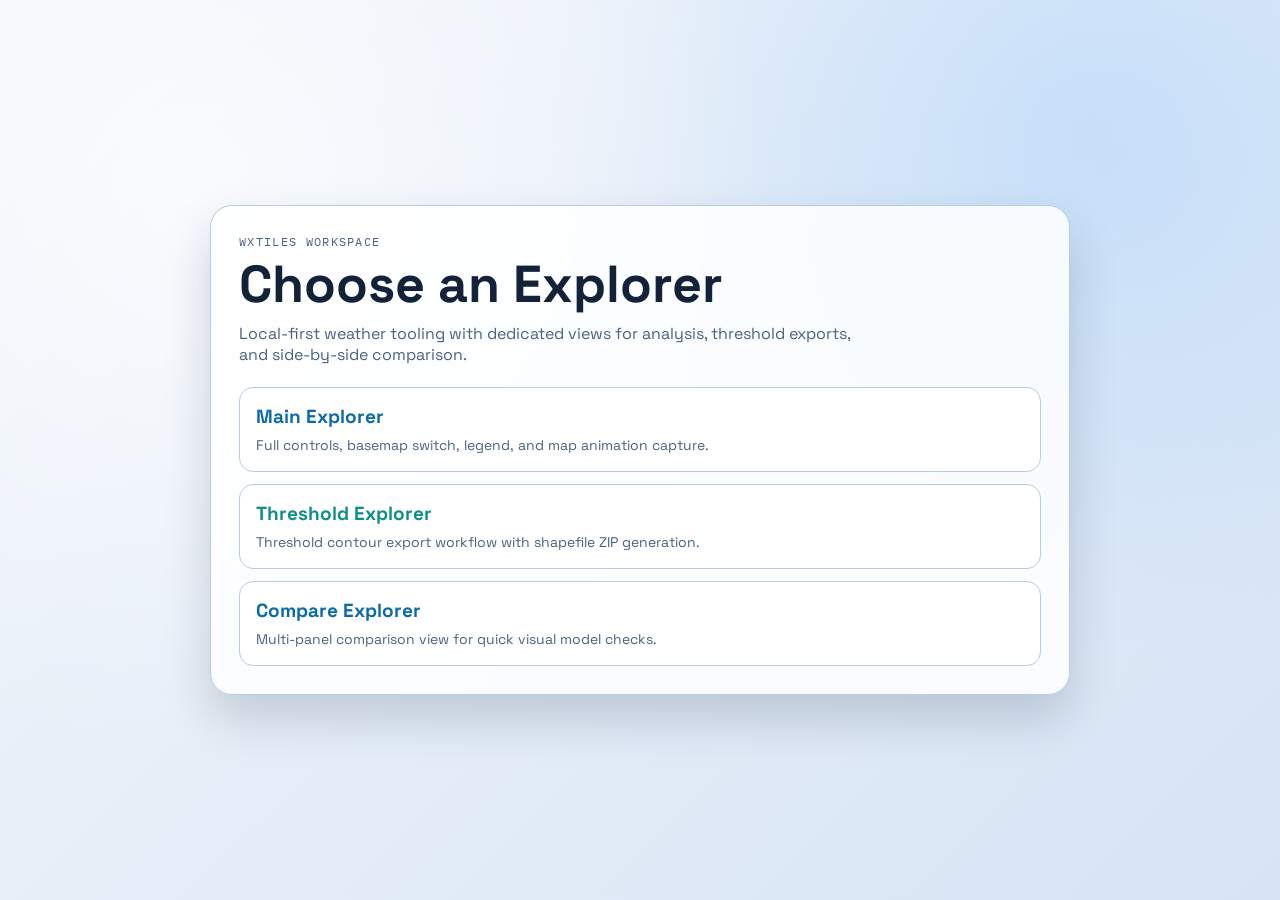
==== index.html @ cf132eb8 "initial publish for GitHub Pages" ====
﻿<!doctype html>
<html lang="en">
  <head>
    <meta charset="UTF-8" />
    <meta name="viewport" content="width=device-width, initial-scale=1.0" />
    <title>WxTiles Explorer Portal</title>
    <link rel="preconnect" href="https://fonts.googleapis.com" />
    <link rel="preconnect" href="https://fonts.gstatic.com" crossorigin />
    <link href="https://fonts.googleapis.com/css2?family=Space+Grotesk:wght@400;500;700&family=IBM+Plex+Mono:wght@400;600&display=swap" rel="stylesheet" />
    <link rel="stylesheet" href="./styles.css" />
  </head>
  <body>
    <main class="portal-shell">
      <section class="portal-card">
        <p class="eyebrow">WxTiles Workspace</p>
        <h1>Choose an Explorer</h1>
        <p class="subtitle">Local-first weather tooling with dedicated views for analysis, threshold exports, and side-by-side comparison.</p>

        <nav class="portal-links" aria-label="Explorer links">
          <a class="portal-link" href="./main/">
            <span class="title">Main Explorer</span>
            <span class="desc">Full controls, basemap switch, legend, and map animation capture.</span>
          </a>
          <a class="portal-link" href="./threshold/">
            <span class="title">Threshold Explorer</span>
            <span class="desc">Threshold contour export workflow with shapefile ZIP generation.</span>
          </a>
          <a class="portal-link" href="./compare/">
            <span class="title">Compare Explorer</span>
            <span class="desc">Multi-panel comparison view for quick visual model checks.</span>
          </a>
        </nav>
      </section>
    </main>
  </body>
</html>
---- styles.css ----
﻿:root {
  --bg-0: #f2f6fb;
  --bg-1: #d7e4f5;
  --ink: #132238;
  --ink-soft: #49627f;
  --card: #ffffffd9;
  --border: #b7cbe2;
  --link: #0b6aa8;
  --link-2: #0d8e8a;
  --shadow: 0 24px 48px rgba(20, 38, 62, 0.18);
}

* {
  box-sizing: border-box;
}

body {
  margin: 0;
  min-height: 100vh;
  font-family: "Space Grotesk", "Segoe UI", sans-serif;
  color: var(--ink);
  background:
    radial-gradient(circle at 15% 20%, #ffffffaa 0%, #ffffff00 45%),
    radial-gradient(circle at 85% 15%, #8ec5fc55 0%, #8ec5fc00 40%),
    linear-gradient(135deg, var(--bg-0), var(--bg-1));
}

.portal-shell {
  min-height: 100vh;
  display: grid;
  place-items: center;
  padding: 24px;
}

.portal-card {
  width: min(860px, 100%);
  border: 1px solid var(--border);
  border-radius: 22px;
  background: var(--card);
  backdrop-filter: blur(8px);
  box-shadow: var(--shadow);
  padding: 28px;
}

.eyebrow {
  margin: 0;
  font-size: 12px;
  text-transform: uppercase;
  letter-spacing: 0.11em;
  color: var(--ink-soft);
  font-family: "IBM Plex Mono", monospace;
}

h1 {
  margin: 8px 0 0;
  font-size: clamp(30px, 5vw, 52px);
  line-height: 1.04;
}

.subtitle {
  margin: 12px 0 22px;
  color: var(--ink-soft);
  max-width: 62ch;
}

.portal-links {
  display: grid;
  gap: 12px;
}

.portal-link {
  display: grid;
  gap: 6px;
  text-decoration: none;
  color: inherit;
  background: #ffffff;
  border: 1px solid var(--border);
  border-radius: 14px;
  padding: 16px;
  transition: transform 160ms ease, box-shadow 160ms ease, border-color 160ms ease;
}

.portal-link .title {
  color: var(--link);
  font-weight: 700;
  font-size: 19px;
}

.portal-link .desc {
  color: var(--ink-soft);
  font-size: 14px;
  line-height: 1.45;
}

.portal-link:hover,
.portal-link:focus-visible {
  transform: translateY(-1px);
  box-shadow: 0 12px 26px rgba(13, 34, 67, 0.14);
  border-color: #84a8cc;
  outline: none;
}

.portal-link:nth-child(2) .title {
  color: var(--link-2);
}

@media (max-width: 640px) {
  .portal-card {
    padding: 20px;
    border-radius: 18px;
  }

  .portal-link {
    padding: 14px;
  }
}
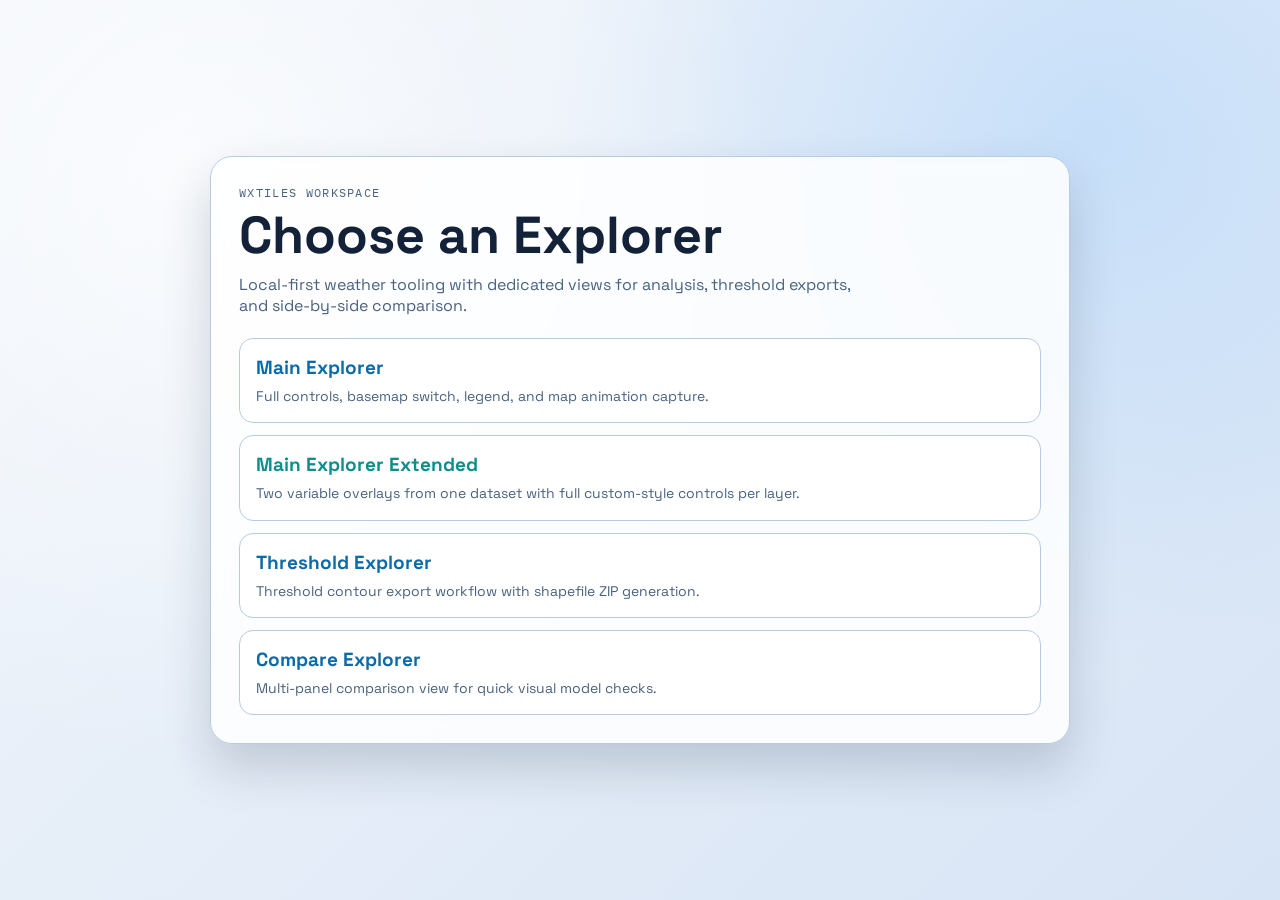
==== commit f4ec78dc: "Add Explorer Extended; upgrade Compare with dual-overlay, Extended view import, per-pane UTC times; " ====
--- a/index.html
+++ b/index.html
@@ -21,6 +21,10 @@
             <span class="title">Main Explorer</span>
             <span class="desc">Full controls, basemap switch, legend, and map animation capture.</span>
           </a>
+          <a class="portal-link" href="./main-extended/">
+            <span class="title">Main Explorer Extended</span>
+            <span class="desc">Two variable overlays from one dataset with full custom-style controls per layer.</span>
+          </a>
           <a class="portal-link" href="./threshold/">
             <span class="title">Threshold Explorer</span>
             <span class="desc">Threshold contour export workflow with shapefile ZIP generation.</span>
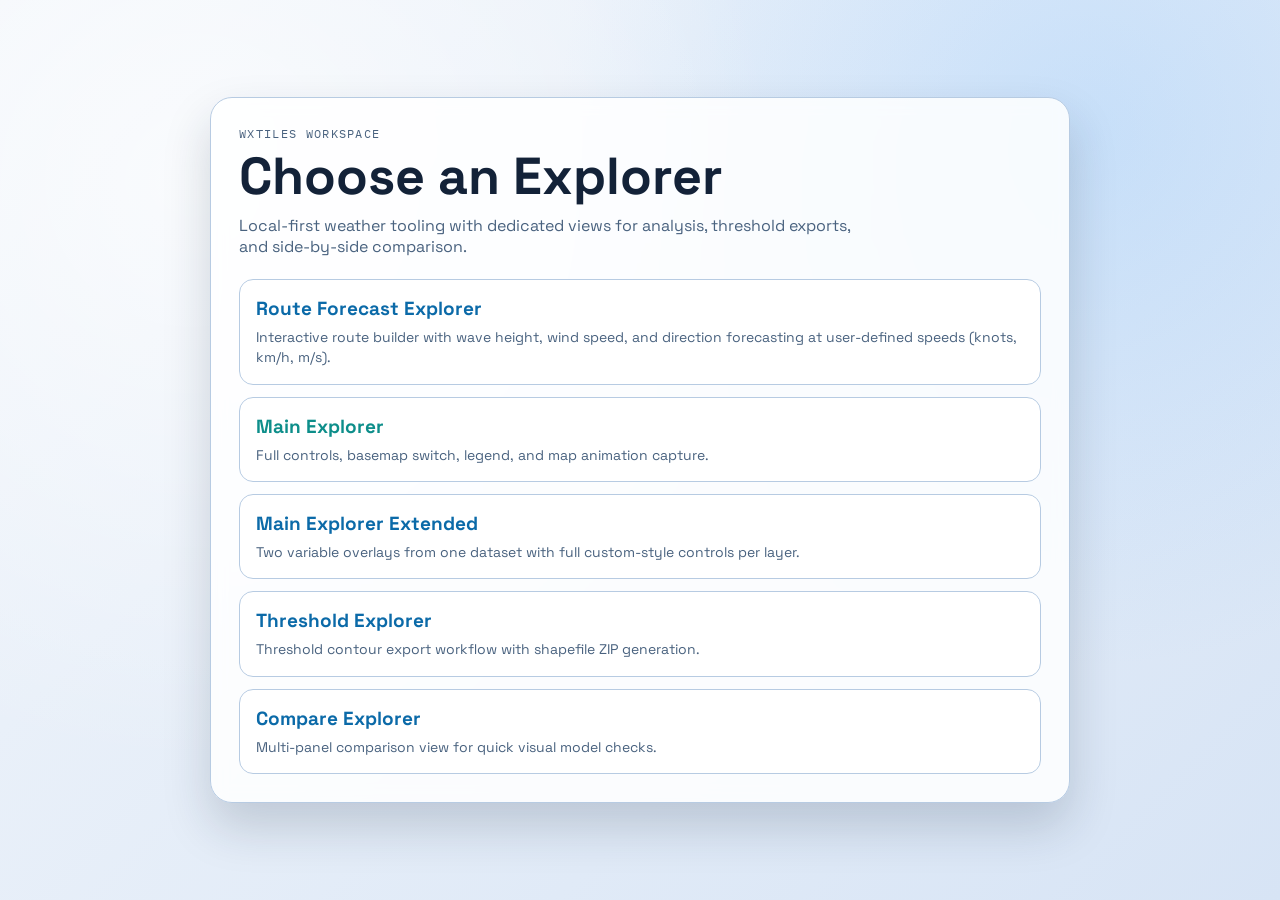
==== commit ced73e96: "Add debug logging to map capture and cache-bust route.js - Added detailed console.log output to trac" ====
--- a/index.html
+++ b/index.html
@@ -17,6 +17,10 @@
         <p class="subtitle">Local-first weather tooling with dedicated views for analysis, threshold exports, and side-by-side comparison.</p>
 
         <nav class="portal-links" aria-label="Explorer links">
+          <a class="portal-link" href="./route/">
+            <span class="title">Route Forecast Explorer</span>
+            <span class="desc">Interactive route builder with wave height, wind speed, and direction forecasting at user-defined speeds (knots, km/h, m/s).</span>
+          </a>
           <a class="portal-link" href="./main/">
             <span class="title">Main Explorer</span>
             <span class="desc">Full controls, basemap switch, legend, and map animation capture.</span>
